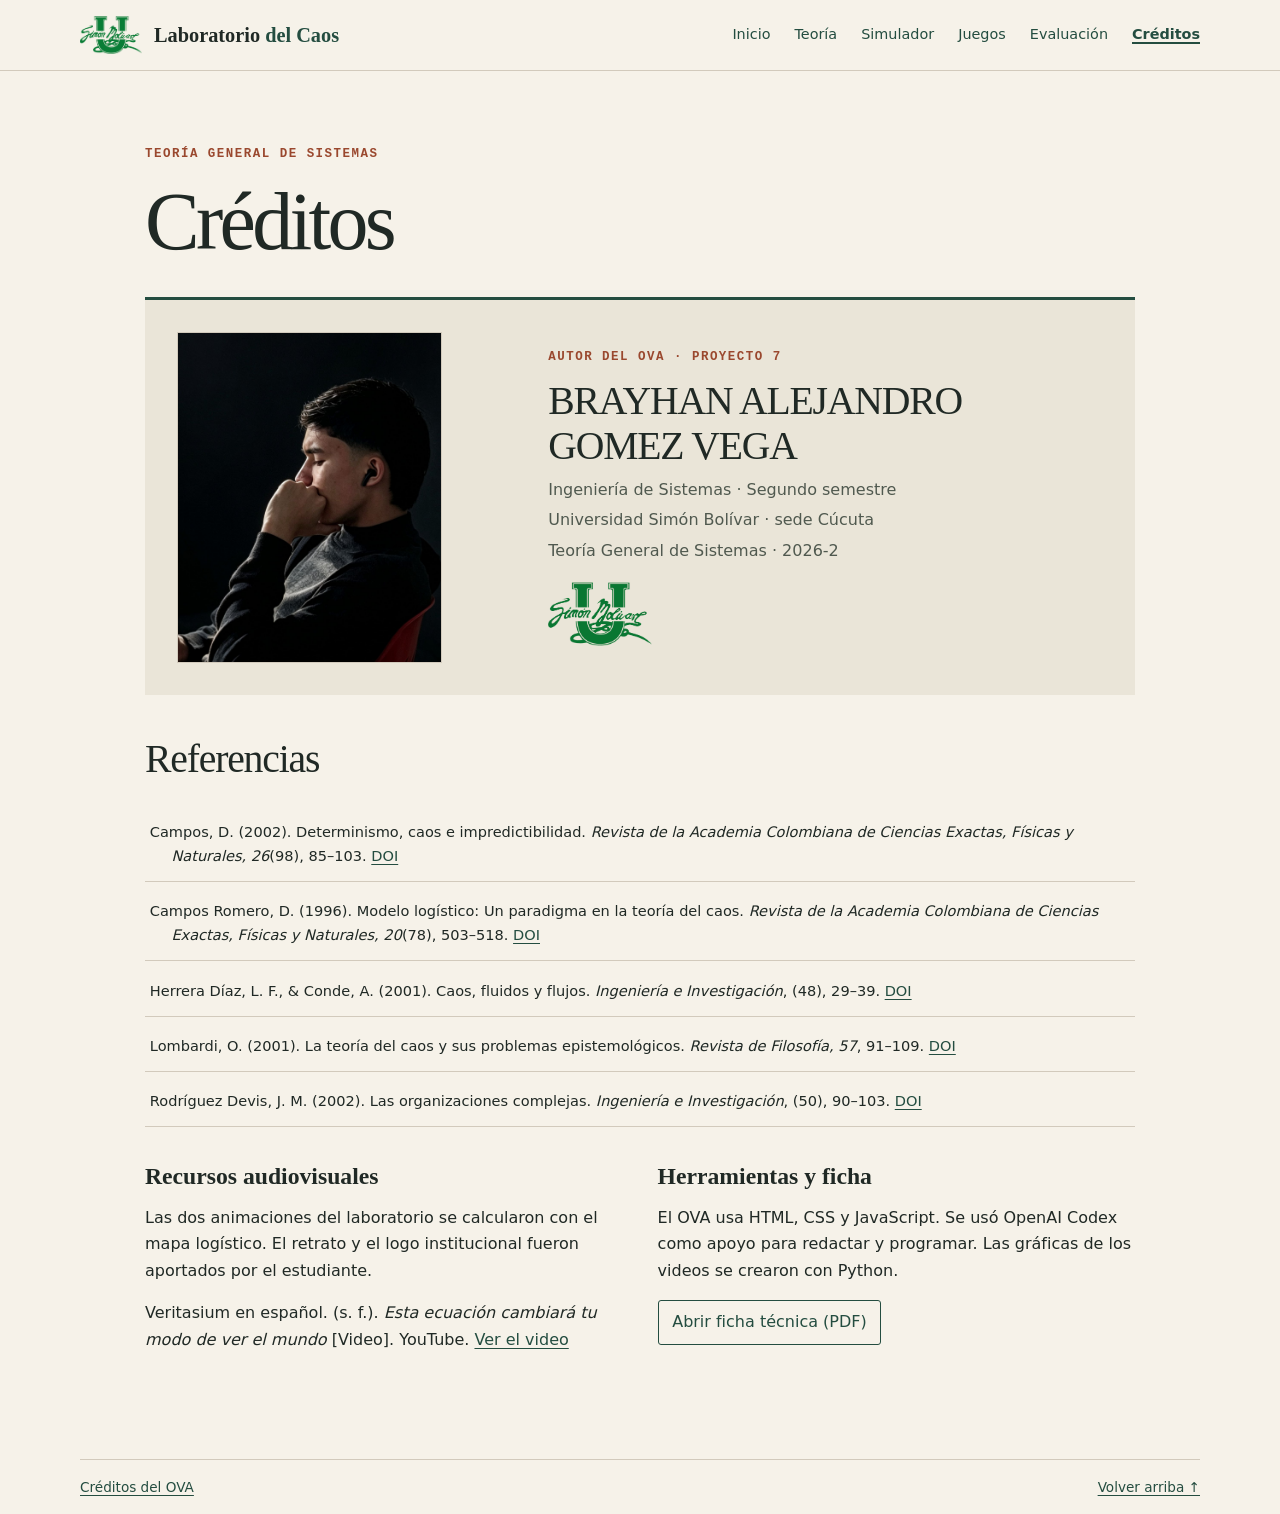
==== creditos.html @ 78a4cfe8 "Separar el OVA, renovar juegos y agregar videos locales" ====
<!doctype html>
<html lang="es">
<head>
<meta charset="utf-8">
<meta name="viewport" content="width=device-width, initial-scale=1">
<meta name="description" content="OVA de Teoría General de Sistemas sobre el caos determinista y el mapa logístico.">
<title>Créditos · Laboratorio del Caos</title>
<link rel="stylesheet" href="css/styles.css">
<link rel="stylesheet" href="css/responsive.css">
<script defer src="js/main.js"></script>
</head>
<body id="arriba">
<a class="skip" href="#contenido">Saltar al contenido</a>
<header class="site-header">
  <div class="shell header-inner">
    <div class="identity">
      <img class="header-logo" src="assets/imagenes/logo-unisimon.png" alt="Universidad Simón Bolívar" width="62" height="40">
      <a class="brand" href="index.html">Laboratorio<span> del Caos</span></a>
    </div>
    <button type="button" id="menu" class="menu" aria-expanded="false" aria-controls="nav">Menú</button>
    <nav id="nav" aria-label="Navegación principal"><a href="index.html">Inicio</a><a href="teoria.html">Teoría</a><a href="simulador.html">Simulador</a><a href="juegos.html">Juegos</a><a href="quiz.html">Evaluación</a><a href="creditos.html" aria-current="page">Créditos</a></nav>
  </div>
</header>
<main id="contenido">
  <section id="creditos" class="section shell page-section credits-page">
    <p class="label">Teoría General de Sistemas</p>
    <h1>Créditos</h1>
    <article class="author-feature" aria-labelledby="autor">
      <img class="author-photo" src="assets/imagenes/brayhan.jpg" alt="Retrato de Brayhan Alejandro Gomez Vega" width="245">
      <div>
        <p class="label">Autor del OVA · Proyecto 7</p>
        <h2 id="autor">BRAYHAN ALEJANDRO GOMEZ VEGA</h2>
        <ul class="credit-meta">
          <li>Ingeniería de Sistemas · Segundo semestre</li>
          <li>Universidad Simón Bolívar · sede Cúcuta</li>
          <li>Teoría General de Sistemas · 2026-2</li>
        </ul>
        <img class="credits-logo" src="assets/imagenes/logo-unisimon.png" alt="Logo de la Universidad Simón Bolívar" width="104">
      </div>
    </article>
    <div class="credit-sources">
      <h2>Referencias</h2>
      <ol class="references">
        <li id="campos-2002">Campos, D. (2002). Determinismo, caos e impredictibilidad. <cite>Revista de la Academia Colombiana de Ciencias Exactas, Físicas y Naturales, 26</cite>(98), 85–103. <a href="https://doi.org/10.18257/raccefyn.26(98).2002.2755">DOI</a></li>
        <li id="campos-1996">Campos Romero, D. (1996). Modelo logístico: Un paradigma en la teoría del caos. <cite>Revista de la Academia Colombiana de Ciencias Exactas, Físicas y Naturales, 20</cite>(78), 503–518. <a href="https://doi.org/10.18257/raccefyn.20(78).1996.3043">DOI</a></li>
        <li id="herrera-2001">Herrera Díaz, L. F., &amp; Conde, A. (2001). Caos, fluidos y flujos. <cite>Ingeniería e Investigación</cite>, (48), 29–39. <a href="https://doi.org/10.15446/ing.investig.n48.21355">DOI</a></li>
        <li id="lombardi-2001">Lombardi, O. (2001). La teoría del caos y sus problemas epistemológicos. <cite>Revista de Filosofía, 57</cite>, 91–109. <a href="https://doi.org/10.5354/0718-4360.2001.44055">DOI</a></li>
        <li id="rodriguez-2002">Rodríguez Devis, J. M. (2002). Las organizaciones complejas. <cite>Ingeniería e Investigación</cite>, (50), 90–103. <a href="https://doi.org/10.15446/ing.investig.n50.21428">DOI</a></li>
      </ol>
    </div>
    <div class="credit-notes">
      <div>
        <h3>Recursos audiovisuales</h3>
        <p>Las dos animaciones del laboratorio se calcularon con el mapa logístico. El retrato y el logo institucional fueron aportados por el estudiante.</p>
        <p>Veritasium en español. (s. f.). <cite>Esta ecuación cambiará tu modo de ver el mundo</cite> [Video]. YouTube. <a href="https://www.youtube.com/watch?v=EOvLhZPevm0">Ver el video</a></p>
      </div>
      <div>
        <h3>Herramientas y ficha</h3>
        <p>El OVA usa HTML, CSS y JavaScript. Se usó OpenAI Codex como apoyo para redactar y programar. Las gráficas de los videos se crearon con Python.</p>
        <a class="button" href="docs/ficha-tecnica.pdf">Abrir ficha técnica (PDF)</a>
      </div>
    </div>
  </section>

</main>
<footer class="shell footer"><a href="creditos.html">Créditos del OVA</a><a href="#arriba">Volver arriba ↑</a></footer>
<noscript>Activa JavaScript para usar las actividades interactivas.</noscript>
</body>
</html>
---- css/styles.css ----
:root {
  --paper: #f6f2e9;
  --ink: #202925;
  --muted: #50594f;
  --green: #244d40;
  --rust: #9a482e;
  --line: #d2cabc;
  --cream: #eae5d8;
  --white: #fffcf5;
  --serif: Georgia, 'Times New Roman', serif;
  color-scheme: light;
}
* { box-sizing: border-box; }
html { scroll-behavior: smooth; }
body { margin: 0; background: var(--paper); color: var(--ink); font: 1rem/1.65 'Segoe UI', system-ui, sans-serif; }
a { color: var(--green); text-underline-offset: .2em; }
a:hover { color: var(--rust); }
a:focus-visible, button:focus-visible, input:focus-visible, select:focus-visible, summary:focus-visible { outline: 3px solid var(--rust); outline-offset: 3px; }
button, input, select { font: inherit; }
button, .button { display: inline-flex; align-items: center; justify-content: center; gap: .8rem; min-height: 44px; padding: .5rem .85rem; border: 1px solid var(--green); border-radius: 3px; color: var(--green); background: transparent; cursor: pointer; text-decoration: none; }
button:hover, .button:hover { background: var(--cream); }
button:disabled { cursor: default; opacity: .7; }
.primary, .primary:hover { background: var(--green); color: var(--white); }
.primary:hover { background: #19372d; }
.shell { width: min(1120px, 100% - 3.5rem); margin-inline: auto; }
.skip { position: fixed; z-index: 3; padding: .6rem; background: var(--white); top: .3rem; left: .5rem; transform: translateY(-150%); }
.skip:focus { transform: none; }
.site-header { border-bottom: 1px solid var(--line); }
.header-inner, nav { display: flex; align-items: center; gap: 1.5rem; }
.header-inner { justify-content: space-between; min-height: 70px; }
.brand { color: var(--ink); font: bold 1.27rem var(--serif); text-decoration: none; }
.brand span { color: var(--green); }
nav a { font-size: .9rem; text-decoration: none; }
.menu { display: none; }
section { scroll-margin-top: 1rem; }
.hero { display: grid; grid-template-columns: 1fr 1.08fr; align-items: center; gap: clamp(2rem, 6vw, 6rem); min-height: 540px; padding-block: 4.6rem; border-bottom: 1px solid var(--line); }
h1, h2, h3 { font-family: var(--serif); line-height: 1.12; margin: 0 0 .65em; }
h1 { font-size: clamp(3.3rem, 7vw, 6.8rem); font-weight: 500; letter-spacing: -.065em; margin-bottom: .27em; }
h1 em { display: block; color: var(--green); font-weight: 500; }
h2 { font-size: clamp(2.25rem, 4.5vw, 4rem); letter-spacing: -.045em; font-weight: 500; }
h3 { font-size: 1.48rem; }
p { margin: 0 0 1rem; }
.label { color: var(--rust); font: 700 .78rem/1.4 Consolas, monospace; letter-spacing: .12em; text-transform: uppercase; margin-bottom: .8rem; }
.intro { max-width: 37ch; font-size: 1.1rem; color: var(--muted); margin-bottom: 1.5rem; }
figure { margin: 0; }
.hero-figure img { display: block; width: 100%; height: auto; border: 1px solid var(--line); }
figcaption { font-size: .83rem; color: var(--muted); margin-top: .55rem; }
.section { padding-block: clamp(3rem, 7vw, 6rem); }
.theory-grid, .case, .credits { display: grid; grid-template-columns: 1fr 1fr; gap: clamp(1.4rem, 5vw, 4.5rem); }
.theory-grid > div h3:not(:first-child) { margin-top: 1.4rem; }
.notebook { align-self: start; padding: 1.4rem 1.6rem; border-top: 3px solid var(--green); background: var(--cream); }
.formula { font: italic clamp(1.1rem, 2.8vw, 1.7rem)/1.6 var(--serif); color: var(--green); }
.case { border-top: 1px solid var(--line); margin-top: 1.65rem; padding-top: 1.65rem; }
.tinted { background: var(--cream); border-block: 1px solid var(--line); }
.sim-layout { display: grid; grid-template-columns: minmax(220px, .8fr) minmax(0, 2fr); gap: 1.25rem; align-items: start; margin-top: 1.5rem; }
.controls, .chart-box, .activity { background: var(--white); border: 1px solid var(--line); padding: clamp(.9rem, 2.6vw, 1.6rem); }
.controls { display: grid; gap: .65rem; }
.controls label, .match-row { display: grid; gap: .25rem; font-weight: 600; }
input[type=number], select { width: 100%; min-width: 0; min-height: 42px; border: 1px solid #928b7d; border-radius: 2px; padding: .25rem .45rem; background: var(--white); color: var(--ink); }
.presets, .choices { display: flex; flex-wrap: wrap; gap: .45rem; }
.presets button { font-size: .82rem; padding-inline: .55rem; }
canvas { display: block; width: 100%; height: 290px; }
#game-chart { height: 184px; }
.legend { display: inline-flex; align-items: center; gap: .35rem; margin-right: .8rem; }
.legend::before { content: ''; width: 1.5rem; border-top: 2px solid var(--green); }
.legend.b::before { border-top: 2px dashed var(--rust); }
.feedback { font-size: .92rem; margin: .65rem 0; }
.feedback:empty { margin: 0; }
summary { cursor: pointer; color: var(--green); }
.table-wrap { max-height: 13rem; overflow: auto; }
table { width: 100%; border-collapse: collapse; text-align: left; font-variant-numeric: tabular-nums; }
td, th { border-bottom: 1px solid var(--line); padding: .3rem; }
.exercise { margin-top: 1.75rem; border-left: 3px solid var(--rust); padding: .4rem 0 .4rem 1rem; }
.activity .choices { margin-top: .75rem; }
.match-row { padding: .7rem 0; border-block-end: 1px solid var(--line); }
.quiz-layout { display: grid; grid-template-columns: minmax(190px, 1fr) minmax(0, 1.8fr); gap: clamp(1rem, 5vw, 4.5rem); }
fieldset { min-width: 0; border: 0; border-bottom: 1px solid var(--line); padding: 0 0 .65rem; margin: 0 0 1rem; }
legend { font-weight: 700; margin-bottom: .35rem; padding: 0; }
fieldset label { display: flex; gap: .55rem; align-items: baseline; padding: .15rem 0; }
input[type=radio] { accent-color: var(--green); }
.references { list-style: none; margin: 0; padding: 0; font-size: .91rem; }
.references li { padding-left: 1.35rem; text-indent: -1.35rem; margin-bottom: .75rem; }
.footer { display: flex; justify-content: space-between; padding-block: 1rem; border-top: 1px solid var(--line); color: var(--muted); font-size: .85rem; }
noscript { display: block; padding: 1rem; }

.video { display: block; width: 100%; aspect-ratio: 16 / 9; border: 0; margin: .7rem 0; }

nav a[aria-current="page"] { font-weight: 700; text-decoration: underline; text-decoration-thickness: 2px; }
.header-logo { display: block; width: 62px; height: 40px; object-fit: contain; }
.identity { display: flex; align-items: center; gap: .75rem; }
.page-section { padding-top: clamp(2.7rem, 6vw, 4.7rem); }
.page-section h1 { font-size: clamp(2.75rem, 6.4vw, 5.2rem); letter-spacing: -.045em; margin-bottom: .35em; }
.page-section h2 { font-size: clamp(1.7rem, 3.1vw, 2.7rem); letter-spacing: -.03em; }
.path { padding: 0; margin: 1.3rem 0 0; list-style-position: inside; }
.path li { padding: .65rem 0; border-top: 1px solid var(--line); }
.path li a { font-weight: 650; }
.next-page { display: flex; justify-content: flex-end; padding-block: 1.1rem 2.2rem; gap: .7rem; }
.video-section { margin-top: 2.25rem; border-top: 1px solid var(--line); padding-top: 1.65rem; }
.video-grid, .detective-grid { display: grid; grid-template-columns: repeat(2, minmax(0, 1fr)); gap: 1.2rem; }
.video-note { margin-top: .75rem; color: var(--muted); }
.video { height: auto; background: var(--cream); }
.game-stack { display: grid; gap: 1.55rem; }
.detective-grid { grid-template-columns: minmax(0, 3fr) minmax(9rem, 1fr); align-items: start; }
.evidence { display: grid; gap: .7rem; align-content: start; }
input[type=range] { width: 100%; accent-color: var(--green); }
.evidence output { font-variant-numeric: tabular-nums; font-size: .9rem; }
#game-chart { height: 220px; }
.memory-board { display: grid; grid-template-columns: repeat(4, minmax(0, 1fr)); gap: .65rem; }
.memory-card { min-width: 0; min-height: 108px; padding: .55rem; overflow-wrap: anywhere; background: var(--green); color: var(--white); font-family: var(--serif); font-size: 1.5rem; }
.memory-card[data-state="covered"]:hover { background: #19372d; }
.memory-card[data-state="visible"], .memory-card[data-state="matched"] { font-family: inherit; font-size: .91rem; line-height: 1.35; cursor: default; animation: reveal-card .22s ease-out; }
.memory-card[data-state="visible"] { background: var(--cream); color: var(--ink); }
.memory-card[data-state="matched"] { background: #dce8dc; color: var(--green); border-style: dashed; }
@keyframes reveal-card { from { transform: translateY(3px); opacity: .62; } to { transform: none; opacity: 1; } }
.author-photo { width: min(245px, 100%); height: auto; display: block; margin-block: 1rem; border: 1px solid var(--line); }
.references li:target { background: #e3ebdd; outline: 2px solid var(--green); outline-offset: 4px; }
.calc-exercise { display: flex; flex-wrap: wrap; align-items: end; gap: .6rem; }
.calc-exercise label { width: 10rem; }
@media (max-width: 760px) {
  .header-logo { width: 48px; height: 31px; }
  .identity { gap: .45rem; }
  .brand { font-size: 1.05rem; }
  .video-grid, .detective-grid { grid-template-columns: minmax(0, 1fr); }
  .memory-board { grid-template-columns: repeat(2, minmax(0, 1fr)); }
}
@media (prefers-reduced-motion: reduce) {
  .memory-card { animation: none !important; }
}

/* Controles del cálculo y espaciado adaptable. */
.calc-exercise { display: grid; grid-template-columns: minmax(7rem, 12rem) max-content; align-items: end; gap: .75rem; }
.calc-exercise label { display: grid; width: auto; min-width: 0; gap: .25rem; }
.calc-exercise input { display: block; width: 100%; min-width: 0; min-height: 44px; padding: .4rem .55rem; border: 1px solid #928b7d; border-radius: 2px; background: var(--white); }
.header-logo, .credits-logo { mix-blend-mode: multiply; }

/* El perfil y las referencias comparten el mismo ritmo editorial. */
.credits-page { max-width: 990px; }
.author-feature { display: grid; grid-template-columns: minmax(9rem, .72fr) minmax(0, 1.3fr); gap: clamp(1.2rem, 5vw, 4rem); align-items: center; padding: clamp(1rem, 3vw, 2rem); background: var(--cream); border-top: 3px solid var(--green); }
.author-feature .author-photo { width: 100%; max-width: 265px; aspect-ratio: 4 / 5; object-fit: cover; object-position: center; margin: 0; }
.author-feature h2 { margin-bottom: .55rem; text-transform: none; }
.credit-meta { margin: 0; padding: 0; list-style: none; display: grid; gap: .25rem; color: var(--muted); }
.credits-logo { display: block; width: 104px; height: auto; margin-top: 1.15rem; }
.credit-sources { margin-top: 2.6rem; }
.credit-sources .references { display: grid; gap: .25rem; }
.credit-sources .references li { margin: 0; padding: .82rem .55rem .82rem 1.65rem; border-bottom: 1px solid var(--line); }
.credit-notes { display: grid; grid-template-columns: 1fr 1fr; gap: 1rem 2.2rem; margin-top: 2.25rem; }

/* Juegos. El marco de la evidencia y el tablero contienen estados de juego claros. */
.activity { border-top: 3px solid var(--green); }
.activity + .activity { margin-top: .3rem; }
.game-heading { display: flex; justify-content: space-between; align-items: baseline; gap: .5rem 1rem; flex-wrap: wrap; }
.game-heading > h2 { margin-bottom: .4rem; }
.game-heading > .label { margin: 0; }
.evidence { background: var(--cream); padding: .85rem; border-left: 2px solid var(--line); }
.game-graph { min-width: 0; padding: .2rem .55rem .7rem; border: 1px solid var(--line); background: var(--paper); }
.game-graph details { margin: .1rem .3rem 0; }
.game-graph details p { overflow-wrap: anywhere; }
.game-play { display: grid; gap: .65rem; }
.game-play .choices { margin-top: 0; }
.game-play .choices button { text-align: left; }
.game-actions { margin-top: .9rem; display: flex; flex-wrap: wrap; gap: .55rem; }
.memory-board { gap: clamp(.48rem, 1.1vw, .95rem); }
.memory-card { position: relative; display: flex; flex-direction: column; align-items: center; justify-content: center; gap: .35rem; min-height: 132px; border: 1px solid #365a4d; box-shadow: 0 2px 0 #17392e; padding: .75rem .55rem; }
.memory-card[data-state="covered"] { background: repeating-linear-gradient(132deg, #285141, #285141 9px, #2c5747 9px, #2c5747 11px); }
.memory-card[data-state="covered"]::before { content: ''; position: absolute; inset: .3rem; pointer-events: none; border: 1px solid #b4ccbc65; }
.memory-card[data-state="covered"]:hover { background: #19372d; transform: translateY(-2px); }
.memory-card[data-state="covered"][aria-disabled="true"] { opacity: .58; cursor: default; }
.memory-card[data-state="visible"] { border-color: var(--rust); box-shadow: 0 2px 0 var(--rust); }
.memory-card[data-state="matched"] { box-shadow: none; }
.memory-card .card-type { font: 700 .67rem/1.3 Consolas, monospace; text-transform: uppercase; letter-spacing: .06em; color: var(--rust); }
.memory-card[data-state="matched"] .card-type { color: var(--green); }
.memory-card .card-face { font-weight: 600; }
.video-fallback { font-size: .9rem; margin: .25rem 0 .45rem; }
@media (max-width: 580px) {
  .author-feature, .credit-notes { grid-template-columns: minmax(0, 1fr); }
  .author-feature .author-photo { max-width: 220px; }
  .memory-card { min-height: 125px; }
}
@media (max-width: 460px) {
  .calc-exercise { grid-template-columns: minmax(0, 1fr); align-items: stretch; }
  .calc-exercise button { justify-self: start; }
}
@media (prefers-reduced-motion: reduce) {
  .memory-card[data-state="covered"]:hover { transform: none; }
}
---- css/responsive.css ----
@media (max-width: 760px) {
  .shell { width: calc(100% - 2.25rem); }
  .hero { min-height: 0; padding-block: 3rem; gap: 1.75rem; }
  .hero, .theory-grid, .case, .sim-layout, .quiz-layout, .credits { grid-template-columns: 1fr; }
  .header-inner { flex-wrap: wrap; gap: .4rem; padding-block: .6rem; }
  nav { width: 100%; flex-wrap: wrap; gap: .4rem 1.1rem; }
  .has-js .menu { display: inline-flex; }
  .has-js nav[data-collapsed="true"] { display: none; }
  canvas { height: 232px; }
}
@media (prefers-reduced-motion: reduce) {
  html { scroll-behavior: auto; }
}
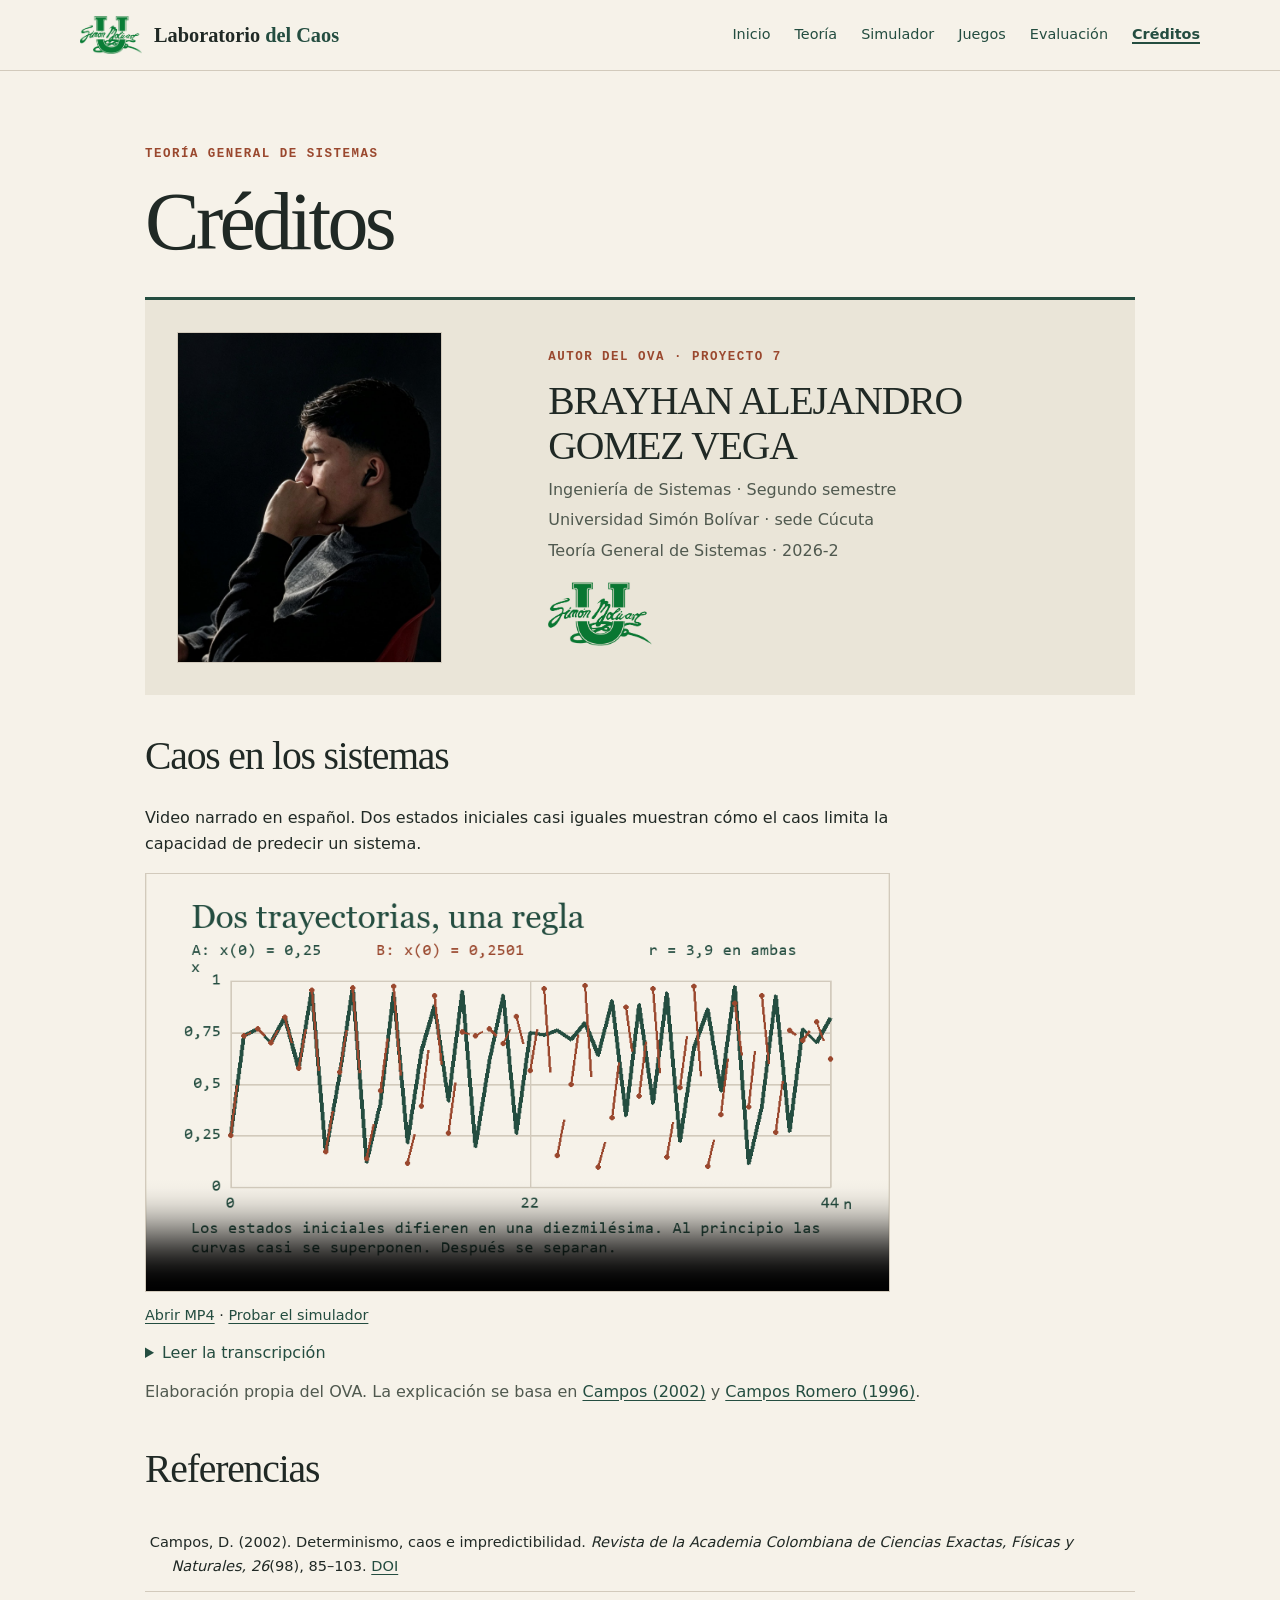
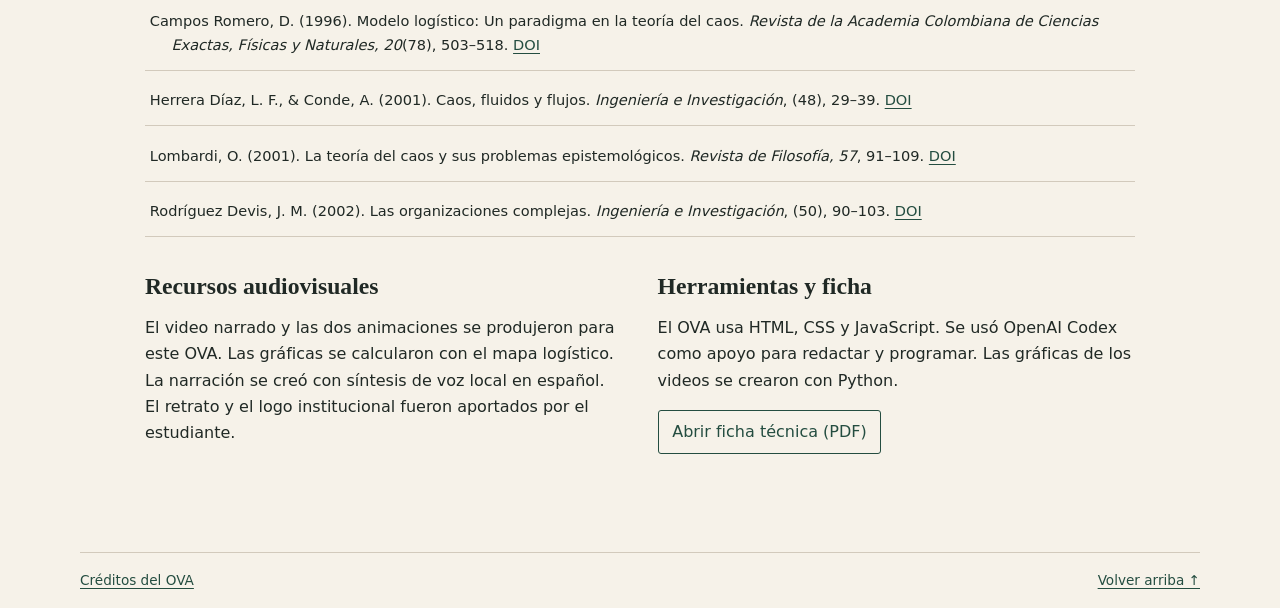
==== commit 37458ea2: "Completar OVA con evaluación revisada, video narrado y referencias" ====
--- a/creditos.html
+++ b/creditos.html
@@ -38,6 +38,22 @@
         <img class="credits-logo" src="assets/imagenes/logo-unisimon.png" alt="Logo de la Universidad Simón Bolívar" width="104">
       </div>
     </article>
+    <section class="credit-video" id="video-narrado" aria-labelledby="credit-video-title">
+      <h2 id="credit-video-title">Caos en los sistemas</h2>
+      <p class="video-intro">Video narrado en español. Dos estados iniciales casi iguales muestran cómo el caos limita la capacidad de predecir un sistema.</p>
+      <video class="video" controls playsinline preload="metadata" aria-labelledby="credit-video-title" poster="assets/videos/caos-en-los-sistemas-narrado.png">
+        <source src="assets/videos/caos-en-los-sistemas-narrado.mp4" type="video/mp4">
+      </video>
+      <p class="video-fallback"><a href="assets/videos/caos-en-los-sistemas-narrado.mp4">Abrir MP4</a> · <a href="simulador.html">Probar el simulador</a></p>
+      <details class="video-transcript">
+        <summary>Leer la transcripción</summary>
+          <p>En un sistema determinista, el estado actual y la regla determinan el estado siguiente. Aun así, el futuro puede ser difícil de predecir si conocemos el estado inicial con poca precisión.</p>
+          <p>Probemos el mapa logístico. Las dos curvas usan el mismo parámetro, erre igual a tres coma nueve. Los estados iniciales difieren en una diezmilésima. Al principio las curvas casi se superponen. Después se separan.</p>
+          <p>Si cambiamos erre a tres coma dos, la trayectoria termina alternando entre dos valores. Con erre igual a tres coma nueve aparece una evolución irregular. La regla sigue siendo determinista.</p>
+          <p>En Teoría General de Sistemas, esto ayuda a entender los límites de una predicción. Cada estado se convierte en la entrada del paso siguiente. El caos determinista también puede observarse en un circuito real, como el de Chua. En el simulador puedes comparar ambos regímenes.</p>
+      </details>
+      <p class="video-note">Elaboración propia del OVA. La explicación se basa en <a href="#campos-2002">Campos (2002)</a> y <a href="#campos-1996">Campos Romero (1996)</a>.</p>
+    </section>
     <div class="credit-sources">
       <h2>Referencias</h2>
       <ol class="references">
@@ -51,8 +67,7 @@
     <div class="credit-notes">
       <div>
         <h3>Recursos audiovisuales</h3>
-        <p>Las dos animaciones del laboratorio se calcularon con el mapa logístico. El retrato y el logo institucional fueron aportados por el estudiante.</p>
-        <p>Veritasium en español. (s. f.). <cite>Esta ecuación cambiará tu modo de ver el mundo</cite> [Video]. YouTube. <a href="https://www.youtube.com/watch?v=EOvLhZPevm0">Ver el video</a></p>
+        <p>El video narrado y las dos animaciones se produjeron para este OVA. Las gráficas se calcularon con el mapa logístico. La narración se creó con síntesis de voz local en español. El retrato y el logo institucional fueron aportados por el estudiante.</p>
       </div>
       <div>
         <h3>Herramientas y ficha</h3>
--- a/css/styles.css
+++ b/css/styles.css
@@ -73,7 +73,6 @@
 .exercise { margin-top: 1.75rem; border-left: 3px solid var(--rust); padding: .4rem 0 .4rem 1rem; }
 .activity .choices { margin-top: .75rem; }
 .match-row { padding: .7rem 0; border-block-end: 1px solid var(--line); }
-.quiz-layout { display: grid; grid-template-columns: minmax(190px, 1fr) minmax(0, 1.8fr); gap: clamp(1rem, 5vw, 4.5rem); }
 fieldset { min-width: 0; border: 0; border-bottom: 1px solid var(--line); padding: 0 0 .65rem; margin: 0 0 1rem; }
 legend { font-weight: 700; margin-bottom: .35rem; padding: 0; }
 fieldset label { display: flex; gap: .55rem; align-items: baseline; padding: .15rem 0; }
@@ -183,3 +182,104 @@
 @media (prefers-reduced-motion: reduce) {
   .memory-card[data-state="covered"]:hover { transform: none; }
 }
+
+.answer-feedback[data-tone] {
+  display: flex;
+  align-items: flex-start;
+  gap: .55rem;
+  padding: .55rem .7rem;
+  border-left: 3px solid currentColor;
+}
+.answer-feedback[data-tone]::before { content: '✓'; font-weight: 800; }
+.answer-feedback[data-tone="good"], .choice-good { color: #234f39; background: #e0ecdf; }
+.answer-feedback[data-tone="bad"], .choice-bad { color: #803920; background: #f4e4dc; }
+.answer-feedback[data-tone="bad"]::before { content: '×'; }
+.choice-good:disabled, .choice-bad:disabled { opacity: 1; }
+button.choice-good:disabled { border-color: #37664d; }
+button.choice-bad:disabled { border-color: #a25138; }
+.choice-good { animation: answer-pop .42s ease-out; }
+.choice-bad { animation: answer-miss .38s ease-out; }
+.memory-card.card-miss { border-color: var(--rust); background: #f4e4dc; animation: answer-miss .38s ease-out; }
+.memory-card[data-state="matched"] { animation: answer-pop .42s ease-out; }
+@keyframes answer-pop { 0% { transform: scale(.96); } 55% { transform: scale(1.035); } 100% { transform: none; } }
+@keyframes answer-miss { 22%, 65% { transform: translateX(-3px); } 42%, 82% { transform: translateX(3px); } }
+
+.result-panel { position: relative; isolation: isolate; overflow: hidden; margin-block: 1rem; padding: clamp(1rem, 3vw, 1.65rem); border: 1px solid var(--line); border-top: 3px solid var(--rust); background: var(--white); }
+.result-panel[data-outcome="won"] { border-top-color: var(--green); background: #eef2e7; }
+.result-panel[hidden] { display: none; }
+.result-panel h2, .result-panel h3 { margin: .15rem 0 .35rem; }
+.result-panel h2:focus, .result-panel h3:focus { outline: none; }
+.result-panel .result-actions { display: flex; flex-wrap: wrap; gap: .5rem; }
+.result-panel .result-actions button, .result-panel .result-actions a { margin: 0; }
+.result-panel .result-mark { width: 2rem; height: 2rem; display: grid; place-items: center; border: 1px solid currentColor; border-radius: 50%; color: var(--rust); font-weight: 800; }
+.result-panel[data-outcome="won"] .result-mark { color: var(--green); animation: answer-pop .65s ease-out; }
+.result-sparks { position: absolute; top: 0; right: 0; width: min(38%, 10rem); height: 4.5rem; pointer-events: none; }
+.result-sparks i { position: absolute; right: var(--r); top: var(--t); width: 7px; height: 13px; border-radius: 1px; background: var(--c); opacity: 0; }
+.result-panel[data-outcome="won"] .result-sparks i { animation: result-spark .9s ease-out var(--delay) both; }
+.result-sparks i:nth-child(1) { --r: 14%; --t: 24%; --c: #8e452f; --delay: 0s; --angle: -45deg; }
+.result-sparks i:nth-child(2) { --r: 29%; --t: 55%; --c: #34664e; --delay: .05s; --angle: 35deg; }
+.result-sparks i:nth-child(3) { --r: 38%; --t: 10%; --c: #9d672f; --delay: .12s; --angle: 55deg; }
+.result-sparks i:nth-child(4) { --r: 52%; --t: 43%; --c: #34664e; --delay: .1s; --angle: -15deg; }
+.result-sparks i:nth-child(5) { --r: 65%; --t: 24%; --c: #8e452f; --delay: .16s; --angle: -50deg; }
+.result-sparks i:nth-child(6) { --r: 77%; --t: 52%; --c: #9d672f; --delay: .08s; --angle: 25deg; }
+@keyframes result-spark { 0% { opacity: 0; transform: translate(-1.3rem, 1.6rem) rotate(0); } 22%, 57% { opacity: .8; } 100% { opacity: 0; transform: translate(.35rem, -.8rem) rotate(var(--angle)); } }
+
+
+.quiz-layout { width: min(840px, 100% - 3.5rem); }
+.quiz-intro { display: grid; grid-template-columns: minmax(0, 1fr) minmax(11rem, .36fr); align-items: end; gap: 1rem 1.75rem; padding-bottom: 1.5rem; margin-bottom: 1.4rem; border-bottom: 1px solid var(--line); }
+.quiz-intro h1 { font-size: clamp(2.45rem, 5.7vw, 4.65rem); line-height: 1.02; margin-bottom: .28em; text-wrap: balance; }
+.quiz-intro p:last-child { margin-bottom: 0; max-width: 52ch; color: var(--muted); }
+.quiz-progress { display: grid; gap: .33rem; margin: 0; padding: .8rem .9rem; border: 1px solid var(--line); background: var(--paper); }
+.quiz-progress label { font-weight: 650; font-size: .82rem; color: var(--green); }
+.quiz-progress progress { display: block; appearance: none; width: 100%; height: .43rem; border: 0; border-radius: 8px; background: #dad4c7; accent-color: var(--green); overflow: hidden; }
+.quiz-progress progress::-webkit-progress-bar { background: #dad4c7; }
+.quiz-progress progress::-webkit-progress-value { background: var(--green); }
+.quiz-progress progress::-moz-progress-bar { background: var(--green); }
+.quiz-progress output { font-size: .84rem; color: var(--muted); }
+
+#quiz-questions { display: grid; gap: 1rem; }
+.quiz-card { min-width: 0; padding: clamp(.8rem, 2.6vw, 1.38rem); border: 1px solid var(--line); border-inline-start: 3px solid #a9a28e; background: var(--white); }
+.quiz-card:has(fieldset[data-mark="correct"]) { border-inline-start-color: #37664d; }
+.quiz-card:has(fieldset[data-mark="wrong"]) { border-inline-start-color: var(--rust); }
+#quiz-questions fieldset { min-inline-size: 0; margin: 0; padding: 0; border: 0; }
+#quiz-questions legend { width: 100%; padding: 0; margin: 0 0 .65rem; color: var(--ink); }
+.question-heading { display: flex; align-items: baseline; gap: .65rem; font-size: clamp(1rem, 2vw, 1.12rem); line-height: 1.38; }
+.question-number { flex: 0 0 auto; color: var(--rust); font: 700 .88rem Consolas, monospace; }
+.question-prompt { min-width: 0; }
+#quiz-questions .quiz-option { display: grid; grid-template-columns: max-content minmax(0, 1fr) auto; align-items: baseline; gap: .2rem .62rem; padding: .52rem .6rem; margin: .32rem 0; border: 1px solid #e0d9cb; border-radius: 2px; cursor: pointer; }
+.quiz-option input { margin-inline: 0; }
+.quiz-option:has(input:disabled) { cursor: default; }
+.quiz-option:has(input:focus-visible) { outline: 2px solid var(--green); outline-offset: 2px; }
+.quiz-option:hover, .quiz-option:has(input:checked):not([data-mark]) { background: var(--cream); }
+.quiz-option[data-mark="correct"] { background: #e0ecdf; color: #234f39; }
+.quiz-option[data-mark="wrong"] { background: #f4e4dc; color: #803920; }
+.quiz-option .option-state { font-weight: 700; font-size: .76rem; justify-self: end; }
+.quiz-option .option-state:empty { display: none; }
+#quiz-controls { padding-top: 1rem; margin-top: .35rem; }
+#quiz-controls[hidden] { display: none; }
+
+@media (max-width: 620px) {
+  .quiz-layout { width: calc(100% - 2.25rem); }
+  .quiz-intro { grid-template-columns: minmax(0, 1fr); }
+  .quiz-progress { max-width: 20rem; }
+  #quiz-questions .quiz-option { grid-template-columns: max-content minmax(0, 1fr); }
+  .quiz-option .option-state { grid-column: 2; justify-self: start; }
+}
+.credit-video { margin-top: 2.45rem; }
+.credit-video video { max-width: 745px; }
+.credit-video video { border: 1px solid var(--line); background: var(--cream); }
+.credit-video details { margin-top: .8rem; }
+@media (prefers-reduced-motion: reduce) {
+  .choice-good, .choice-bad, .memory-card.card-miss, .memory-card[data-state="matched"],
+  .result-panel[data-outcome="won"] .result-mark, .result-panel[data-outcome="won"] .result-sparks i { animation: none; }
+}
+
+#quiz-controls[hidden], #memory-controls[hidden] { display: none; }
+.quiz-option[data-mark="correct"]:has(input:checked) { animation: answer-pop .42s ease-out; }
+.quiz-option[data-mark="wrong"] { animation: answer-miss .38s ease-out; }
+@media (prefers-reduced-motion: reduce) {
+  .quiz-option[data-mark="correct"]:has(input:checked), .quiz-option[data-mark="wrong"] { animation: none; }
+}
+
+.video-intro, .video-transcript { max-width: 745px; }
+.video-transcript p { margin: .65rem 0; }
--- a/css/responsive.css
+++ b/css/responsive.css
@@ -1,7 +1,7 @@
 @media (max-width: 760px) {
   .shell { width: calc(100% - 2.25rem); }
   .hero { min-height: 0; padding-block: 3rem; gap: 1.75rem; }
-  .hero, .theory-grid, .case, .sim-layout, .quiz-layout, .credits { grid-template-columns: 1fr; }
+  .hero, .theory-grid, .case, .sim-layout, .credits { grid-template-columns: 1fr; }
   .header-inner { flex-wrap: wrap; gap: .4rem; padding-block: .6rem; }
   nav { width: 100%; flex-wrap: wrap; gap: .4rem 1.1rem; }
   .has-js .menu { display: inline-flex; }
